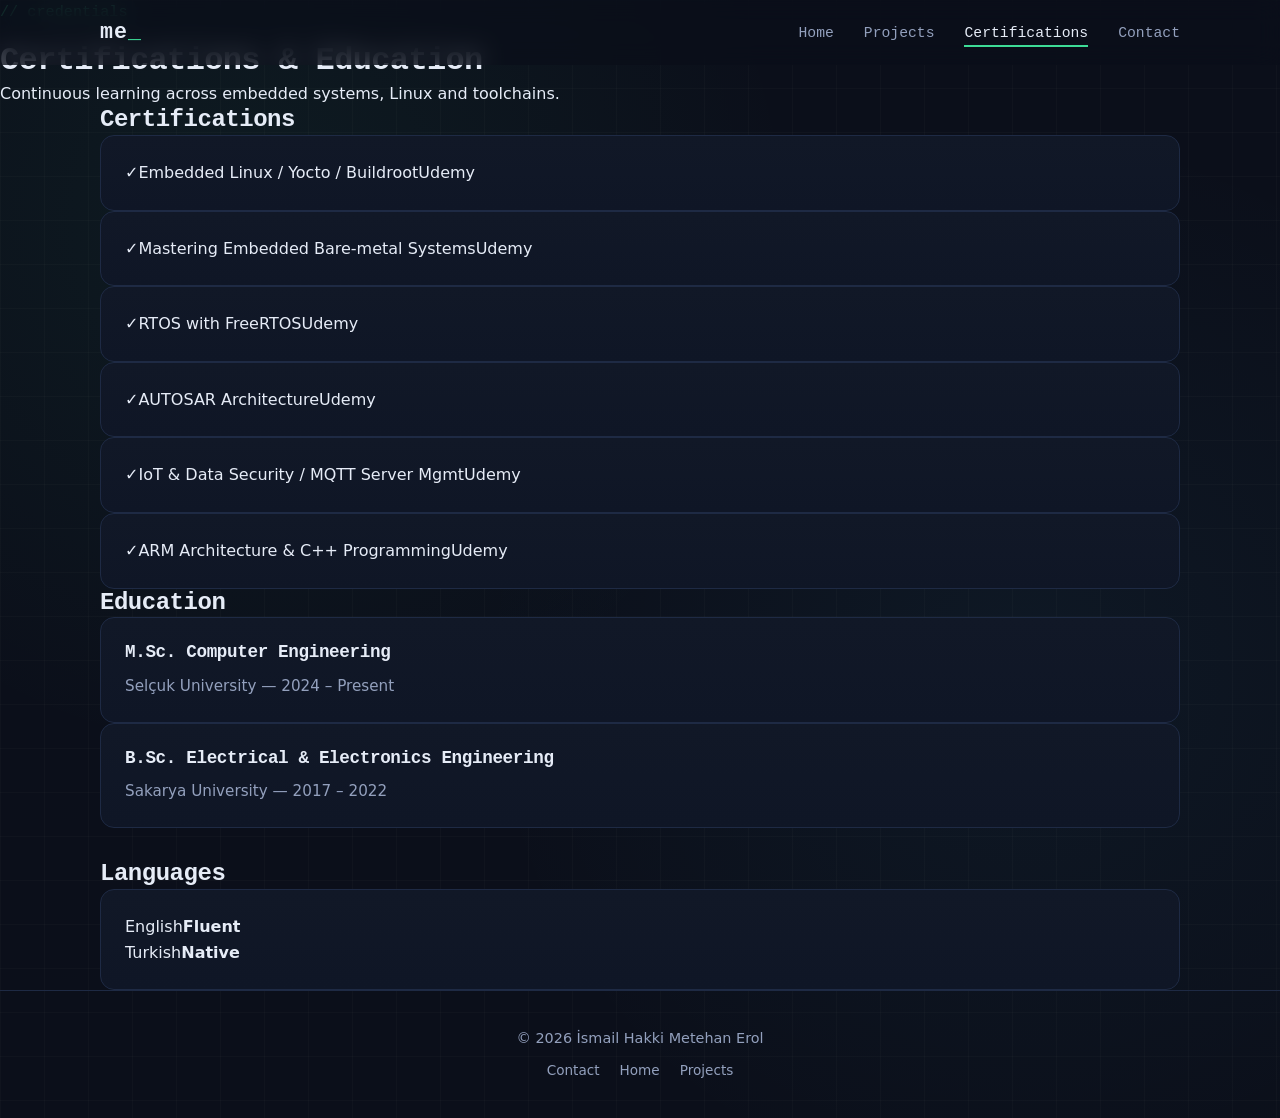
==== certifications.html @ 94f78847 "feat: add certifications page + 6 certs" ====
<!DOCTYPE html>
<html lang="en">
<head>
  <meta charset="UTF-8">
  <meta name="viewport" content="width=device-width, initial-scale=1.0">
  <meta name="description" content="Certifications, education and languages of Metehan Erol.">
  <meta property="og:title" content="Certifications | Metehan Erol">
  <meta property="og:type" content="website">
  <title>Certifications | Metehan Erol</title>
  <link rel="stylesheet" href="styles.css">
  <script src="script.js" defer></script>
</head>
<body id="top">
  <nav class="navbar" id="navbar">
    <div class="nav-inner">
      <a href="index.html" class="nav-logo">me<span class="accent">_</span></a>
      <button class="nav-toggle" id="navToggle" aria-label="Toggle navigation" aria-expanded="false">
        <span></span><span></span><span></span>
      </button>
      <ul class="nav-links" id="navLinks">
        <li><a href="index.html" class="nav-link">Home</a></li>
        <li><a href="projects.html" class="nav-link">Projects</a></li>
        <li><a href="certifications.html" class="nav-link active">Certifications</a></li>
        <li><a href="contact.html" class="nav-link">Contact</a></li>
      </ul>
    </div>
  </nav>

  <header class="page-head">
    <div class="page-head-inner reveal">
      <p class="hero-eyebrow">// credentials</p>
      <h1 class="page-title">Certifications &amp; Education</h1>
      <p class="page-sub">Continuous learning across embedded systems, Linux and toolchains.</p>
    </div>
  </header>

  <main class="container">
    <section class="two-col">
      <div>
        <h2 class="col-title reveal">Certifications</h2>
        <div class="cert-list" id="certList"></div>
      </div>
      <div>
        <h2 class="col-title reveal">Education</h2>
        <div class="edu-card card reveal">
          <h3 class="card-title">M.Sc. Computer Engineering</h3>
          <p class="card-text">Selçuk University — 2024 – Present</p>
        </div>
        <div class="edu-card card reveal">
          <h3 class="card-title">B.Sc. Electrical &amp; Electronics Engineering</h3>
          <p class="card-text">Sakarya University — 2017 – 2022</p>
        </div>

        <h2 class="col-title reveal" style="margin-top:32px">Languages</h2>
        <div class="lang-card card reveal">
          <div class="lang-row"><span>English</span><b>Fluent</b></div>
          <div class="lang-bar"><span class="bar-fill en"></span></div>
          <div class="lang-row"><span>Turkish</span><b>Native</b></div>
          <div class="lang-bar"><span class="bar-fill tr"></span></div>
        </div>
      </div>
    </section>
  </main>

  <footer class="footer">
    <p>© <span id="year"></span> İsmail Hakki Metehan Erol</p>
    <p class="footer-links">
      <a href="contact.html">Contact</a>
      <a href="index.html">Home</a>
      <a href="projects.html">Projects</a>
    </p>
  </footer>

  <button class="to-top" id="toTop" aria-label="Back to top">↑</button>

  <script>
    const certList = document.getElementById("certList");
    const certs = [
      "Embedded Linux / Yocto / Buildroot",
      "Mastering Embedded Bare-metal Systems",
      "RTOS with FreeRTOS",
      "AUTOSAR Architecture",
      "IoT & Data Security / MQTT Server Mgmt",
      "ARM Architecture & C++ Programming",
    ];
    certList.innerHTML = certs
      .map((c, i) => `
        <div class="cert-item card reveal delay-${i % 3}">
          <span class="cert-check">✓</span><span>${c}</span><span class="cert-src">Udemy</span>
        </div>`)
      .join("");
  </script>
</body>
</html>
---- styles.css ----
/* ============ Reset & Variables ============ */
*,
*::before,
*::after {
  box-sizing: border-box;
  margin: 0;
  padding: 0;
}

:root {
  --bg: #0b0f1a;
  --bg-elev: #111827;
  --bg-elev2: #161f33;
  --surface: #0f1626;
  --border: #1e2a44;
  --text: #e6ecf7;
  --muted: #93a0bd;
  --accent: #3ddc97;
  --accent-dim: #1f8f66;
  --danger: #ff5c5c;
  --warning: #ffd166;
  --info: #4cc9f0;
  --mono: "JetBrains Mono", "Fira Code", Consolas, monospace;
  --sans: "Inter", "Segoe UI", system-ui, -apple-system, sans-serif;
  --radius: 14px;
  --transition: 0.28s cubic-bezier(0.4, 0, 0.2, 1);
  --shadow: 0 10px 30px rgba(0, 0, 0, 0.45);
}
/* ============ Base & Background ============ */
html {
  scroll-behavior: smooth;
}

body {
  background-color: var(--bg);
  background-image:
    radial-gradient(circle at 20% 20%, rgba(61, 220, 151, 0.06), transparent 40%),
    radial-gradient(circle at 80% 60%, rgba(76, 201, 240, 0.05), transparent 45%),
    linear-gradient(rgba(255, 255, 255, 0.02) 1px, transparent 1px),
    linear-gradient(90deg, rgba(255, 255, 255, 0.02) 1px, transparent 1px);
  background-size: 100% 100%, 100% 100%, 44px 44px, 44px 44px;
  color: var(--text);
  font-family: var(--sans);
  line-height: 1.6;
  -webkit-font-smoothing: antialiased;
  overflow-x: hidden;
}

a {
  color: var(--accent);
  text-decoration: none;
}

a:hover {
  color: #6ff0bb;
}

.container {
  width: min(1080px, 92%);
  margin: 0 auto;
}

::selection {
  background: var(--accent);
  color: #06231a;
}

::-webkit-scrollbar {
  width: 10px;
}
::-webkit-scrollbar-track {
  background: var(--bg);
}
::-webkit-scrollbar-thumb {
  background: var(--border);
  border-radius: 10px;
}
::-webkit-scrollbar-thumb:hover {
  background: var(--accent-dim);
}

.accent {
  color: var(--accent);
}
/* ============ Typography & Sections ============ */
h1, h2, h3, h4 {
  font-family: var(--mono);
  font-weight: 700;
  line-height: 1.2;
  letter-spacing: -0.02em;
}

.section {
  padding: 90px 0;
}

.section-head {
  text-align: center;
  margin-bottom: 48px;
}

.section-title {
  font-size: clamp(1.6rem, 3.5vw, 2.3rem);
  margin-bottom: 12px;
}

.section-title::after {
  content: "";
  display: block;
  width: 56px;
  height: 3px;
  margin: 14px auto 0;
  background: linear-gradient(90deg, var(--accent), transparent);
  border-radius: 3px;
}

.section-sub {
  color: var(--muted);
  max-width: 560px;
  margin: 0 auto;
}
/* ============ Cards, Badges, Buttons ============ */
.card {
  background: linear-gradient(180deg, var(--bg-elev), var(--surface));
  border: 1px solid var(--border);
  border-radius: var(--radius);
  padding: 24px;
  transition: transform var(--transition), box-shadow var(--transition), border-color var(--transition);
}

.card:hover {
  transform: translateY(-4px);
  border-color: var(--accent-dim);
  box-shadow: var(--shadow), 0 0 24px rgba(61, 220, 151, 0.12);
}

.card-title {
  font-size: 1.1rem;
  margin-bottom: 10px;
  color: var(--text);
}

.card-text {
  color: var(--muted);
  font-size: 0.95rem;
}

.badge {
  display: inline-block;
  font-family: var(--mono);
  font-size: 0.78rem;
  padding: 5px 11px;
  margin: 3px 3px 3px 0;
  border: 1px solid var(--border);
  border-radius: 999px;
  color: var(--text);
  background: var(--bg-elev2);
  transition: all var(--transition);
}

.badge:hover {
  border-color: var(--accent);
  color: var(--accent);
  box-shadow: 0 0 12px rgba(61, 220, 151, 0.2);
}

.btn {
  display: inline-block;
  font-family: var(--mono);
  font-weight: 600;
  font-size: 0.95rem;
  padding: 12px 22px;
  border-radius: 10px;
  border: 1px solid transparent;
  cursor: pointer;
  transition: all var(--transition);
}

.btn-primary {
  background: var(--accent);
  color: #06231a;
  box-shadow: 0 0 22px rgba(61, 220, 151, 0.25);
}

.btn-primary:hover {
  background: #6ff0bb;
  color: #06231a;
  transform: translateY(-2px);
}

.btn-ghost {
  border-color: var(--border);
  color: var(--text);
  background: transparent;
}

.btn-ghost:hover {
  border-color: var(--accent);
  color: var(--accent);
}
/* ============ Responsive Breakpoints ============ */
@media (max-width: 768px) {
  .section {
    padding: 60px 0;
  }
  .nav-links {
    position: fixed;
    inset: 0 0 auto 0;
    flex-direction: column;
    background: var(--bg-elev);
    padding: 80px 24px 24px;
    gap: 20px;
    transform: translateY(-120%);
    transition: transform var(--transition);
    z-index: 90;
  }
  .nav-links.open {
    transform: translateY(0);
  }
  .nav-toggle {
    display: flex;
  }
  .hero-inner {
    padding: 0 20px;
  }
  .dashboard {
    grid-template-columns: 1fr !important;
  }
}
/* ============ Navbar ============ */
.navbar {
  position: fixed;
  top: 0;
  left: 0;
  right: 0;
  z-index: 100;
  background: rgba(11, 15, 26, 0.72);
  backdrop-filter: blur(12px);
  border-bottom: 1px solid transparent;
  transition: background var(--transition), border-color var(--transition);
}

.navbar.scrolled {
  background: rgba(11, 15, 26, 0.92);
  border-color: var(--border);
}

.nav-inner {
  width: min(1080px, 92%);
  margin: 0 auto;
  display: flex;
  align-items: center;
  justify-content: space-between;
  height: 64px;
}

.nav-logo {
  font-family: var(--mono);
  font-weight: 700;
  font-size: 1.35rem;
  color: var(--text);
  letter-spacing: 1px;
}

.nav-links {
  display: flex;
  gap: 30px;
  list-style: none;
  align-items: center;
}

.nav-link {
  font-family: var(--mono);
  font-size: 0.92rem;
  color: var(--muted);
  position: relative;
  padding: 4px 0;
}

.nav-link::after {
  content: "";
  position: absolute;
  left: 0;
  bottom: -2px;
  width: 0;
  height: 2px;
  background: var(--accent);
  transition: width var(--transition);
}

.nav-link:hover::after,
.nav-link.active::after {
  width: 100%;
}

.nav-link.active {
  color: var(--text);
}

.nav-toggle {
  display: none;
  flex-direction: column;
  gap: 5px;
  background: none;
  border: none;
  cursor: pointer;
  z-index: 95;
}

.nav-toggle span {
  width: 26px;
  height: 2px;
  background: var(--text);
  transition: all var(--transition);
}

.nav-toggle.open span:nth-child(1) { transform: translateY(7px) rotate(45deg); }
.nav-toggle.open span:nth-child(2) { opacity: 0; }
.nav-toggle.open span:nth-child(3) { transform: translateY(-7px) rotate(-45deg); }
/* ============ Hero ============ */
.hero {
  position: relative;
  min-height: 100vh;
  display: flex;
  align-items: center;
  padding: 120px 0 60px;
  overflow: hidden;
}

.grid-canvas {
  position: absolute;
  inset: 0;
  width: 100%;
  height: 100%;
  z-index: 0;
  opacity: 0.5;
}

.hero-inner {
  position: relative;
  z-index: 2;
  width: min(1080px, 92%);
  margin: 0 auto;
}

.hero-eyebrow {
  font-family: var(--mono);
  color: var(--accent);
  font-size: 0.95rem;
  margin-bottom: 18px;
  opacity: 0.9;
}

.hero-title {
  font-size: clamp(2.2rem, 6vw, 3.8rem);
  margin-bottom: 14px;
}

.hero-sub {
  font-size: clamp(1.2rem, 3vw, 1.7rem);
  color: var(--muted);
  min-height: 2.4rem;
  margin-bottom: 20px;
}

.cursor {
  color: var(--accent);
  animation: blink 1s step-end infinite;
}

@keyframes blink {
  50% { opacity: 0; }
}

.hero-desc {
  max-width: 620px;
  color: var(--muted);
  margin-bottom: 30px;
}

.hero-actions {
  display: flex;
  gap: 14px;
  flex-wrap: wrap;
  margin-bottom: 42px;
}

.hero-stats {
  display: flex;
  gap: 34px;
  flex-wrap: wrap;
}

.stat-num {
  font-family: var(--mono);
  font-size: 2rem;
  font-weight: 700;
  color: var(--accent);
}

.stat-label {
  display: block;
  font-size: 0.85rem;
  color: var(--muted);
  margin-top: 4px;
}

.scroll-hint {
  position: absolute;
  bottom: 26px;
  left: 50%;
  transform: translateX(-50%);
  z-index: 2;
  width: 26px;
  height: 42px;
  border: 2px solid var(--border);
  border-radius: 14px;
  display: flex;
  justify-content: center;
  padding-top: 8px;
}

.scroll-hint span {
  width: 4px;
  height: 9px;
  background: var(--accent);
  border-radius: 4px;
  animation: scrolldot 1.6s ease-in-out infinite;
}

@keyframes scrolldot {
  0% { transform: translateY(0); opacity: 1; }
  70% { transform: translateY(14px); opacity: 0; }
  100% { transform: translateY(0); opacity: 0; }
}
/* ============ Reveal animation ============ */
.reveal {
  opacity: 0;
  transform: translateY(30px);
  transition: opacity 0.7s ease, transform 0.7s ease;
}

.reveal.visible {
  opacity: 1;
  transform: translateY(0);
}

.reveal.delay-1 { transition-delay: 0.1s; }
.reveal.delay-2 { transition-delay: 0.2s; }
.reveal.delay-3 { transition-delay: 0.3s; }

/* ============ Back to top ============ */
.to-top {
  position: fixed;
  right: 24px;
  bottom: 24px;
  width: 46px;
  height: 46px;
  border-radius: 50%;
  border: 1px solid var(--border);
  background: var(--bg-elev);
  color: var(--accent);
  font-size: 1.2rem;
  cursor: pointer;
  opacity: 0;
  pointer-events: none;
  transform: translateY(12px);
  transition: all var(--transition);
  z-index: 80;
}

.to-top.visible {
  opacity: 1;
  pointer-events: auto;
  transform: translateY(0);
}

.to-top:hover {
  border-color: var(--accent);
  box-shadow: 0 0 16px rgba(61, 220, 151, 0.3);
}

/* ============ Tilt base ============ */
.tilt {
  transform-style: preserve-3d;
  will-change: transform;
}
/* ============ About ============ */
.about-grid {
  display: grid;
  grid-template-columns: 2fr 1fr;
  gap: 40px;
  align-items: start;
}

.about-text p {
  color: var(--muted);
  margin-bottom: 16px;
  font-size: 1.02rem;
}

.about-facts {
  display: grid;
  gap: 12px;
}

.fact {
  display: flex;
  justify-content: space-between;
  align-items: center;
  padding: 13px 16px;
  border: 1px solid var(--border);
  border-radius: 10px;
  background: var(--bg-elev);
}

.fact span {
  color: var(--muted);
  font-size: 0.85rem;
  font-family: var(--mono);
}

.fact b {
  font-size: 0.9rem;
  color: var(--text);
}

/* ============ Skills ============ */
.skills-grid {
  display: grid;
  grid-template-columns: repeat(auto-fill, minmax(240px, 1fr));
  gap: 20px;
}

.skill-head {
  display: flex;
  align-items: center;
  gap: 10px;
  margin-bottom: 12px;
}

.skill-icon {
  color: var(--accent);
  font-size: 1.1rem;
}

.skill-tags {
  display: flex;
  flex-wrap: wrap;
}

/* ============ Timeline ============ */
.timeline {
  position: relative;
  max-width: 720px;
  margin: 0 auto;
  padding-left: 30px;
}

.timeline::before {
  content: "";
  position: absolute;
  left: 8px;
  top: 0;
  bottom: 0;
  width: 2px;
  background: linear-gradient(180deg, var(--accent), var(--border));
}

.timeline-item {
  position: relative;
  margin-bottom: 28px;
}

.timeline-dot {
  position: absolute;
  left: -27px;
  top: 22px;
  width: 14px;
  height: 14px;
  border-radius: 50%;
  background: var(--accent);
  box-shadow: 0 0 12px rgba(61, 220, 151, 0.6);
}

.tl-head {
  display: flex;
  justify-content: space-between;
  align-items: baseline;
  flex-wrap: wrap;
  gap: 6px;
}

.tl-period {
  font-family: var(--mono);
  font-size: 0.8rem;
  color: var(--accent);
}

.tl-company {
  color: var(--muted);
  margin: 4px 0 10px;
  font-size: 0.9rem;
}

.tl-list {
  list-style: none;
  display: grid;
  gap: 8px;
}

.tl-list li {
  position: relative;
  padding-left: 18px;
  color: var(--muted);
  font-size: 0.93rem;
}

.tl-list li::before {
  content: "▸";
  position: absolute;
  left: 0;
  color: var(--accent);
}

/* ============ Footer ============ */
.footer {
  border-top: 1px solid var(--border);
  padding: 36px 20px;
  text-align: center;
  color: var(--muted);
  font-size: 0.9rem;
}

.footer-links {
  margin-top: 10px;
  display: flex;
  gap: 20px;
  justify-content: center;
}

.footer-links a {
  color: var(--muted);
  font-size: 0.85rem;
}

.footer-links a:hover {
  color: var(--accent);
}
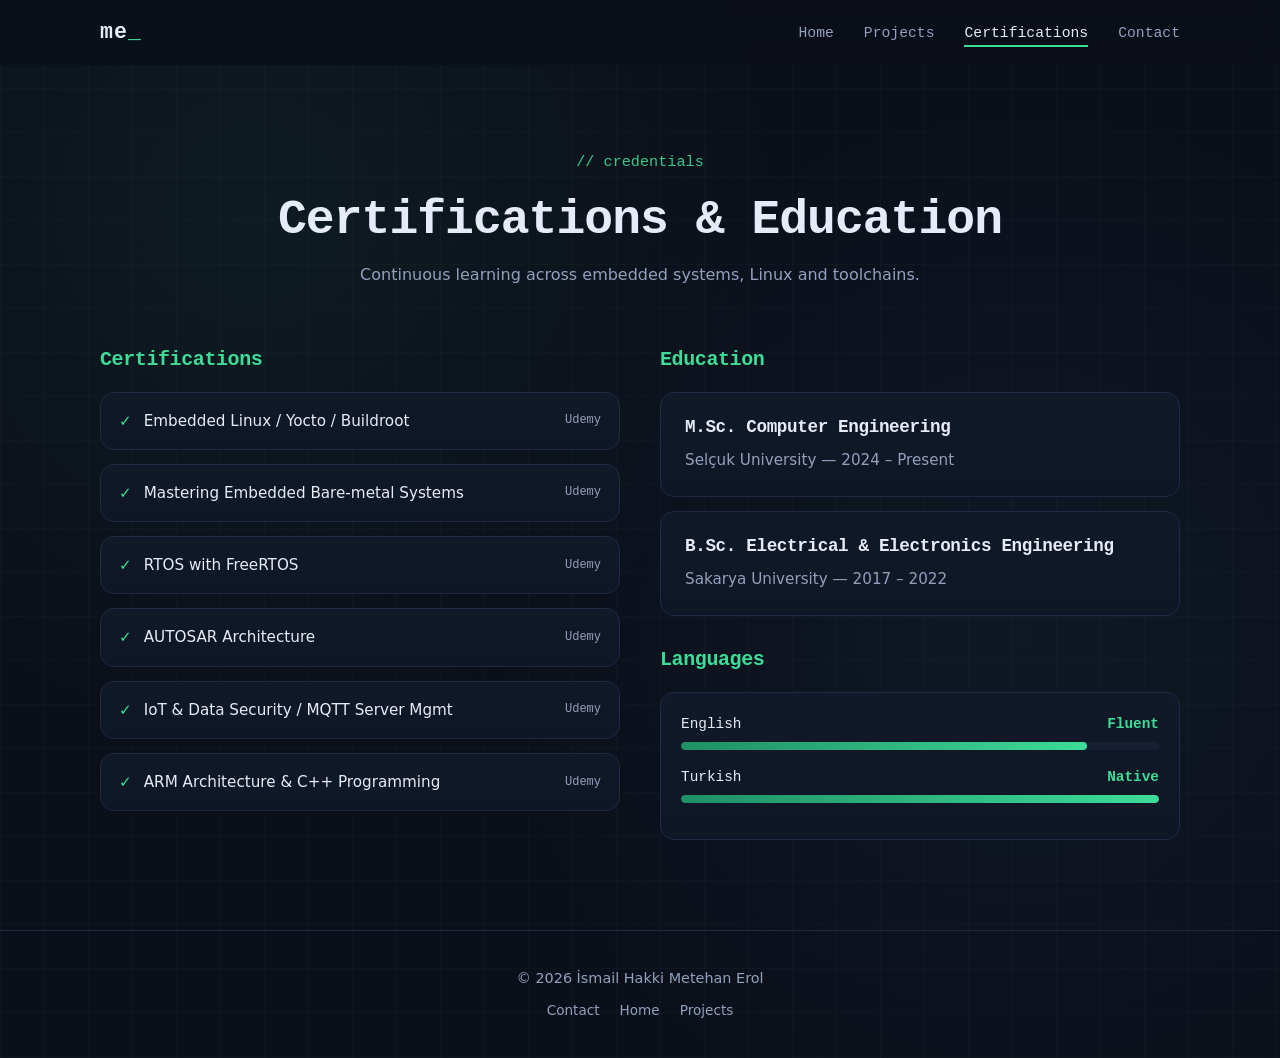
==== commit c56cba2f: "fix: ensure dynamically rendered reveal elements animate" ====
--- a/certifications.html
+++ b/certifications.html
@@ -89,6 +89,9 @@
           <span class="cert-check">✓</span><span>${c}</span><span class="cert-src">Udemy</span>
         </div>`)
       .join("");
+    requestAnimationFrame(() =>
+      certList.querySelectorAll(".reveal").forEach((el) => el.classList.add("visible"))
+    );
   </script>
 </body>
 </html>
--- a/styles.css
+++ b/styles.css
@@ -647,3 +647,263 @@
 .footer-links a:hover {
   color: var(--accent);
 }
+/* ============ Page header ============ */
+.page-head {
+  padding: 150px 0 60px;
+  text-align: center;
+}
+
+.page-head-inner {
+  width: min(1080px, 92%);
+  margin: 0 auto;
+}
+
+.page-title {
+  font-size: clamp(2rem, 5vw, 3rem);
+  margin-bottom: 12px;
+}
+
+.page-sub {
+  color: var(--muted);
+  max-width: 560px;
+  margin: 0 auto;
+}
+
+/* ============ Projects ============ */
+.projects-grid {
+  display: grid;
+  grid-template-columns: repeat(auto-fill, minmax(280px, 1fr));
+  gap: 22px;
+  padding-bottom: 90px;
+}
+
+.project-card {
+  position: relative;
+}
+
+.project-tag {
+  position: absolute;
+  top: 18px;
+  right: 18px;
+  font-family: var(--mono);
+  font-size: 0.7rem;
+  letter-spacing: 1px;
+  color: var(--accent);
+  border: 1px solid var(--accent-dim);
+  padding: 3px 8px;
+  border-radius: 6px;
+  background: rgba(61, 220, 151, 0.08);
+}
+
+.project-tech {
+  margin-top: 14px;
+}
+
+/* ============ Certifications / education ============ */
+.two-col {
+  display: grid;
+  grid-template-columns: 1fr 1fr;
+  gap: 40px;
+  padding-bottom: 90px;
+}
+
+.col-title {
+  font-size: 1.25rem;
+  margin-bottom: 20px;
+  color: var(--accent);
+}
+
+.cert-list {
+  display: grid;
+  gap: 14px;
+}
+
+.cert-item {
+  display: flex;
+  align-items: center;
+  gap: 12px;
+  padding: 16px 18px;
+  font-size: 0.95rem;
+}
+
+.cert-check {
+  color: var(--accent);
+  font-weight: 700;
+}
+
+.cert-src {
+  margin-left: auto;
+  font-family: var(--mono);
+  font-size: 0.75rem;
+  color: var(--muted);
+}
+
+.edu-card {
+  margin-bottom: 14px;
+}
+
+.lang-card {
+  padding: 20px;
+}
+
+.lang-row {
+  display: flex;
+  justify-content: space-between;
+  font-family: var(--mono);
+  font-size: 0.9rem;
+  margin-bottom: 6px;
+}
+
+.lang-row b {
+  color: var(--accent);
+}
+
+.lang-bar {
+  height: 8px;
+  border-radius: 6px;
+  background: var(--bg-elev2);
+  overflow: hidden;
+  margin-bottom: 16px;
+}
+
+.bar-fill {
+  display: block;
+  height: 100%;
+  border-radius: 6px;
+  background: linear-gradient(90deg, var(--accent-dim), var(--accent));
+  width: 0;
+  transition: width 1s ease;
+}
+
+.bar-fill.en { width: 85%; }
+.bar-fill.tr { width: 100%; }
+/* ============ Contact ============ */
+.contact-grid {
+  display: grid;
+  grid-template-columns: 1fr 1fr;
+  gap: 40px;
+  padding-bottom: 90px;
+  align-items: start;
+}
+
+.contact-info {
+  display: grid;
+  gap: 14px;
+}
+
+.contact-item {
+  display: flex;
+  align-items: center;
+  gap: 14px;
+  padding: 16px 18px;
+  border: 1px solid var(--border);
+  border-radius: 12px;
+  background: var(--bg-elev);
+  color: var(--text);
+  transition: border-color var(--transition), transform var(--transition);
+}
+
+.contact-item:hover {
+  border-color: var(--accent);
+  transform: translateX(4px);
+}
+
+.contact-icon {
+  width: 42px;
+  height: 42px;
+  flex-shrink: 0;
+  display: grid;
+  place-items: center;
+  border-radius: 10px;
+  background: var(--bg-elev2);
+  color: var(--accent);
+  font-family: var(--mono);
+  font-weight: 700;
+}
+
+.contact-label {
+  display: block;
+  font-size: 0.75rem;
+  color: var(--muted);
+  font-family: var(--mono);
+  text-transform: uppercase;
+  letter-spacing: 1px;
+  margin-bottom: 2px;
+}
+
+.contact-item b {
+  font-size: 0.98rem;
+}
+
+.cv-btn {
+  margin-top: 8px;
+  text-align: center;
+}
+
+/* ============ Contact form ============ */
+.contact-form {
+  display: grid;
+  gap: 18px;
+}
+
+.field {
+  display: grid;
+  gap: 8px;
+}
+
+.field span {
+  font-family: var(--mono);
+  font-size: 0.8rem;
+  color: var(--muted);
+}
+
+.field input,
+.field textarea {
+  background: var(--bg-elev2);
+  border: 1px solid var(--border);
+  border-radius: 10px;
+  padding: 12px 14px;
+  color: var(--text);
+  font-family: var(--sans);
+  font-size: 0.95rem;
+  transition: border-color var(--transition);
+  resize: vertical;
+}
+
+.field input:focus,
+.field textarea:focus {
+  outline: none;
+  border-color: var(--accent);
+  box-shadow: 0 0 0 3px rgba(61, 220, 151, 0.12);
+}
+
+.form-note {
+  color: var(--accent);
+  font-family: var(--mono);
+  font-size: 0.9rem;
+}
+
+/* ============ Responsive (two-col pages) ============ */
+@media (max-width: 768px) {
+  .two-col,
+  .contact-grid,
+  .about-grid {
+    grid-template-columns: 1fr;
+  }
+  .page-head {
+    padding: 130px 0 40px;
+  }
+}
+/* ============ Accessibility: reduced motion ============ */
+@media (prefers-reduced-motion: reduce) {
+  *, *::before, *::after {
+    animation-duration: 0.001ms !important;
+    animation-iteration-count: 1 !important;
+    transition-duration: 0.001ms !important;
+    scroll-behavior: auto !important;
+  }
+  .reveal {
+    opacity: 1;
+    transform: none;
+  }
+}
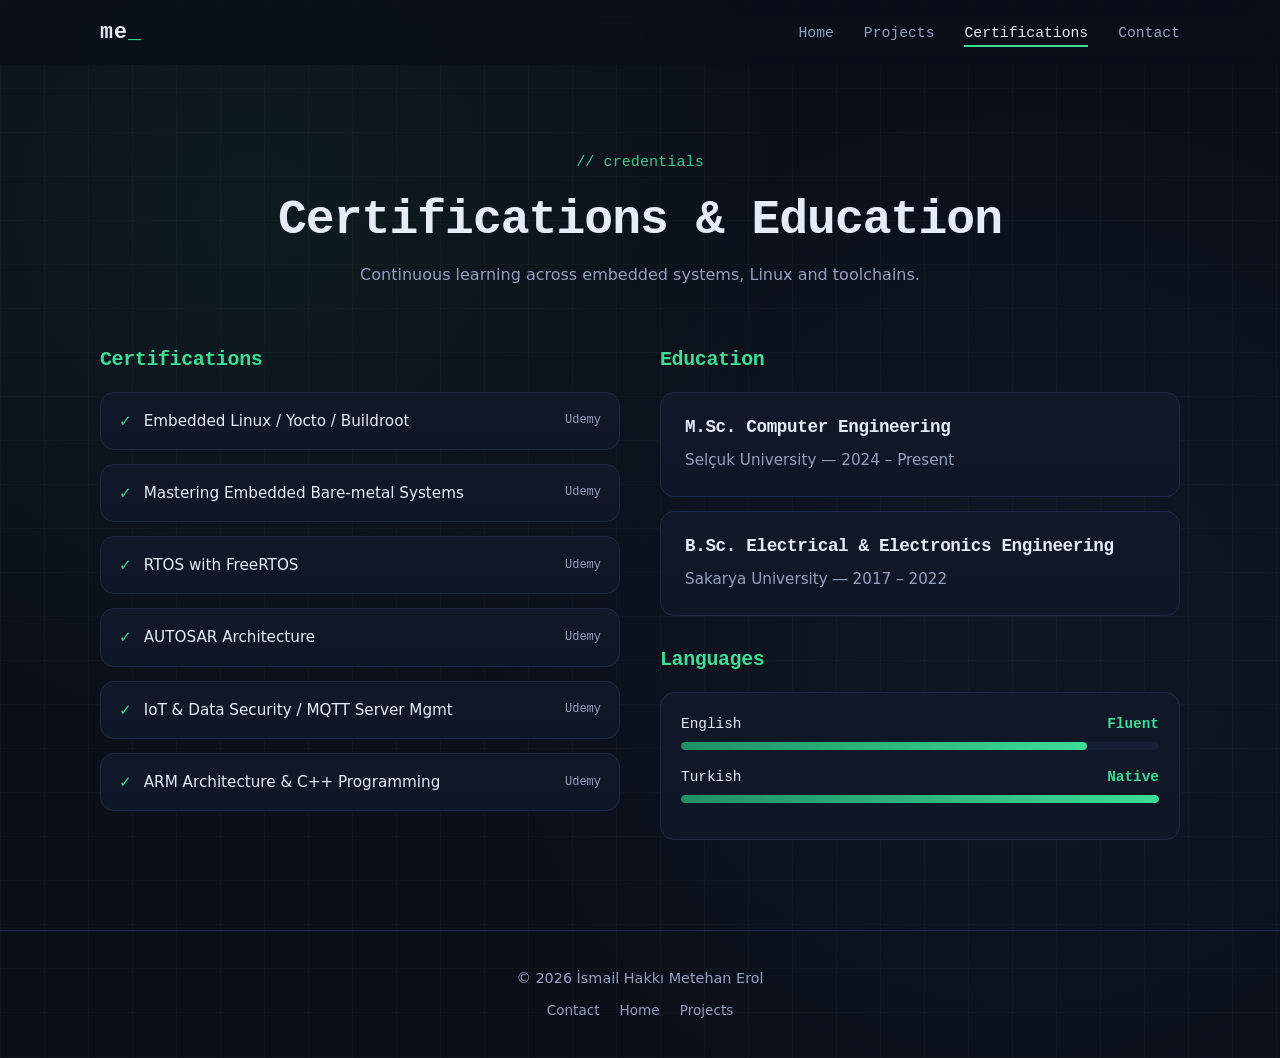
==== commit d3fc62d7: "feat: replace dashboard with cab interior background scene" ====
--- a/certifications.html
+++ b/certifications.html
@@ -63,7 +63,7 @@
   </main>
 
   <footer class="footer">
-    <p>© <span id="year"></span> İsmail Hakki Metehan Erol</p>
+    <p>© <span id="year"></span> İsmail Hakkı Metehan Erol</p>
     <p class="footer-links">
       <a href="contact.html">Contact</a>
       <a href="index.html">Home</a>
--- a/styles.css
+++ b/styles.css
@@ -327,20 +327,23 @@
   overflow: hidden;
 }
 
-.grid-canvas {
-  position: absolute;
-  inset: 0;
-  width: 100%;
-  height: 100%;
-  z-index: 0;
-  opacity: 0.5;
-}
-
 .hero-inner {
   position: relative;
   z-index: 2;
   width: min(1080px, 92%);
   margin: 0 auto;
+  padding: 34px 38px;
+  border-radius: 18px;
+  background: rgba(7, 10, 18, 0.62);
+  border: 1px solid rgba(61, 220, 151, 0.14);
+  backdrop-filter: blur(4px);
+  box-shadow: 0 20px 50px rgba(0, 0, 0, 0.5);
+}
+
+@media (max-width: 768px) {
+  .hero-inner {
+    padding: 24px 20px;
+  }
 }
 
 .hero-eyebrow {
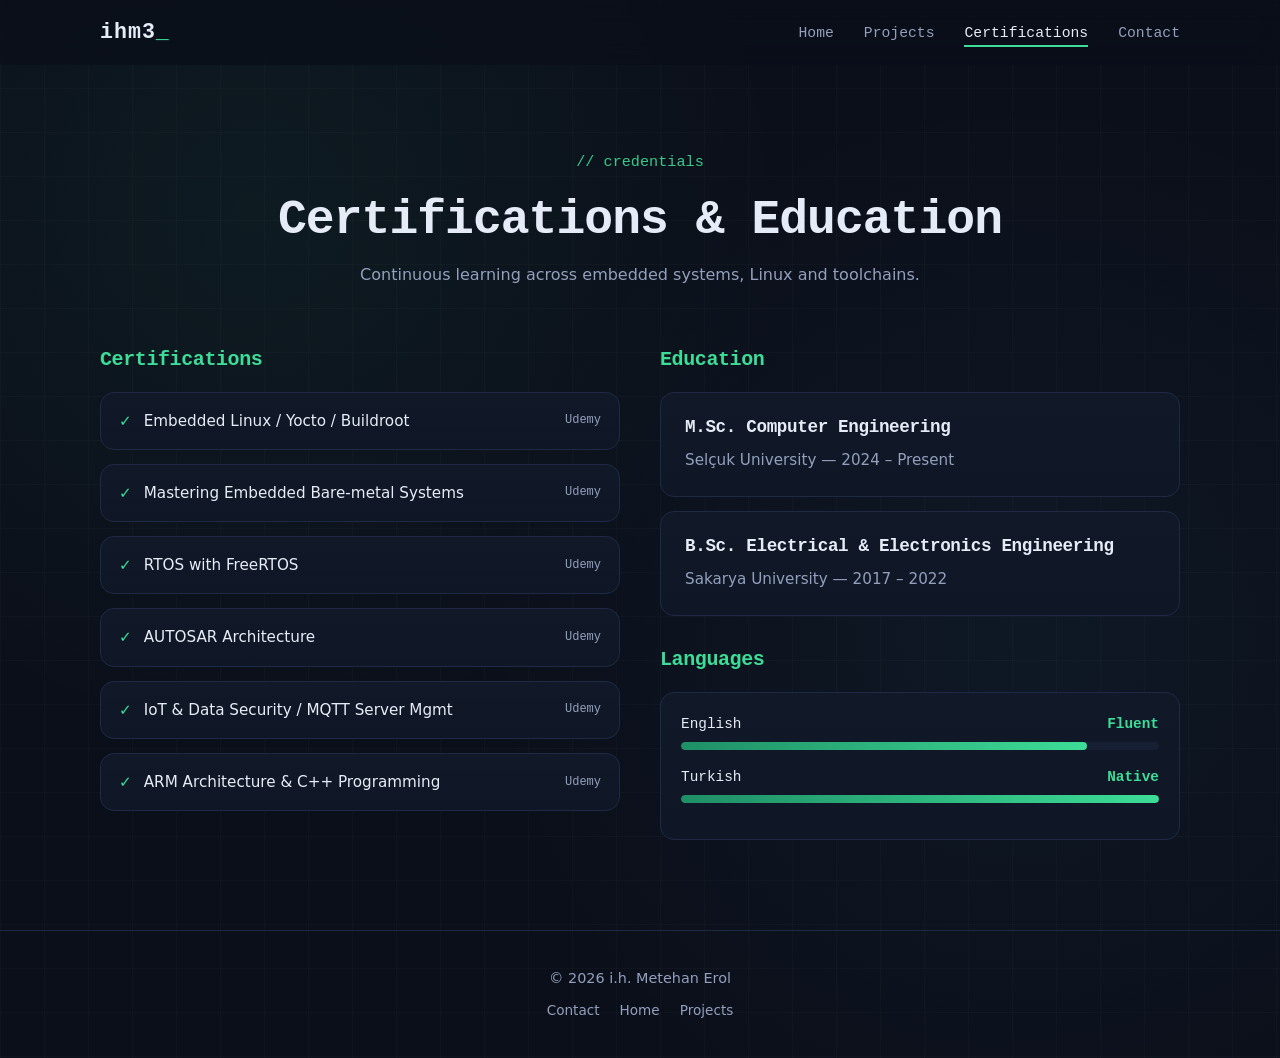
==== commit c6b39881: "refactor: remove CV download, rebrand logo to ihm3_, shorten displayed name to i.h. Metehan Erol" ====
--- a/certifications.html
+++ b/certifications.html
@@ -1,4 +1,4 @@
-<!DOCTYPE html>
+﻿<!DOCTYPE html>
 <html lang="en">
 <head>
   <meta charset="UTF-8">
@@ -13,7 +13,7 @@
 <body id="top">
   <nav class="navbar" id="navbar">
     <div class="nav-inner">
-      <a href="index.html" class="nav-logo">me<span class="accent">_</span></a>
+      <a href="index.html" class="nav-logo">ihm3<span class="accent">_</span></a>
       <button class="nav-toggle" id="navToggle" aria-label="Toggle navigation" aria-expanded="false">
         <span></span><span></span><span></span>
       </button>
@@ -63,7 +63,7 @@
   </main>
 
   <footer class="footer">
-    <p>© <span id="year"></span> İsmail Hakkı Metehan Erol</p>
+    <p>© <span id="year"></span> i.h. Metehan Erol</p>
     <p class="footer-links">
       <a href="contact.html">Contact</a>
       <a href="index.html">Home</a>
--- a/styles.css
+++ b/styles.css
@@ -1,4 +1,4 @@
-/* ============ Reset & Variables ============ */
+﻿/* ============ Reset & Variables ============ */
 *,
 *::before,
 *::after {
@@ -838,11 +838,6 @@
   font-size: 0.98rem;
 }
 
-.cv-btn {
-  margin-top: 8px;
-  text-align: center;
-}
-
 /* ============ Contact form ============ */
 .contact-form {
   display: grid;
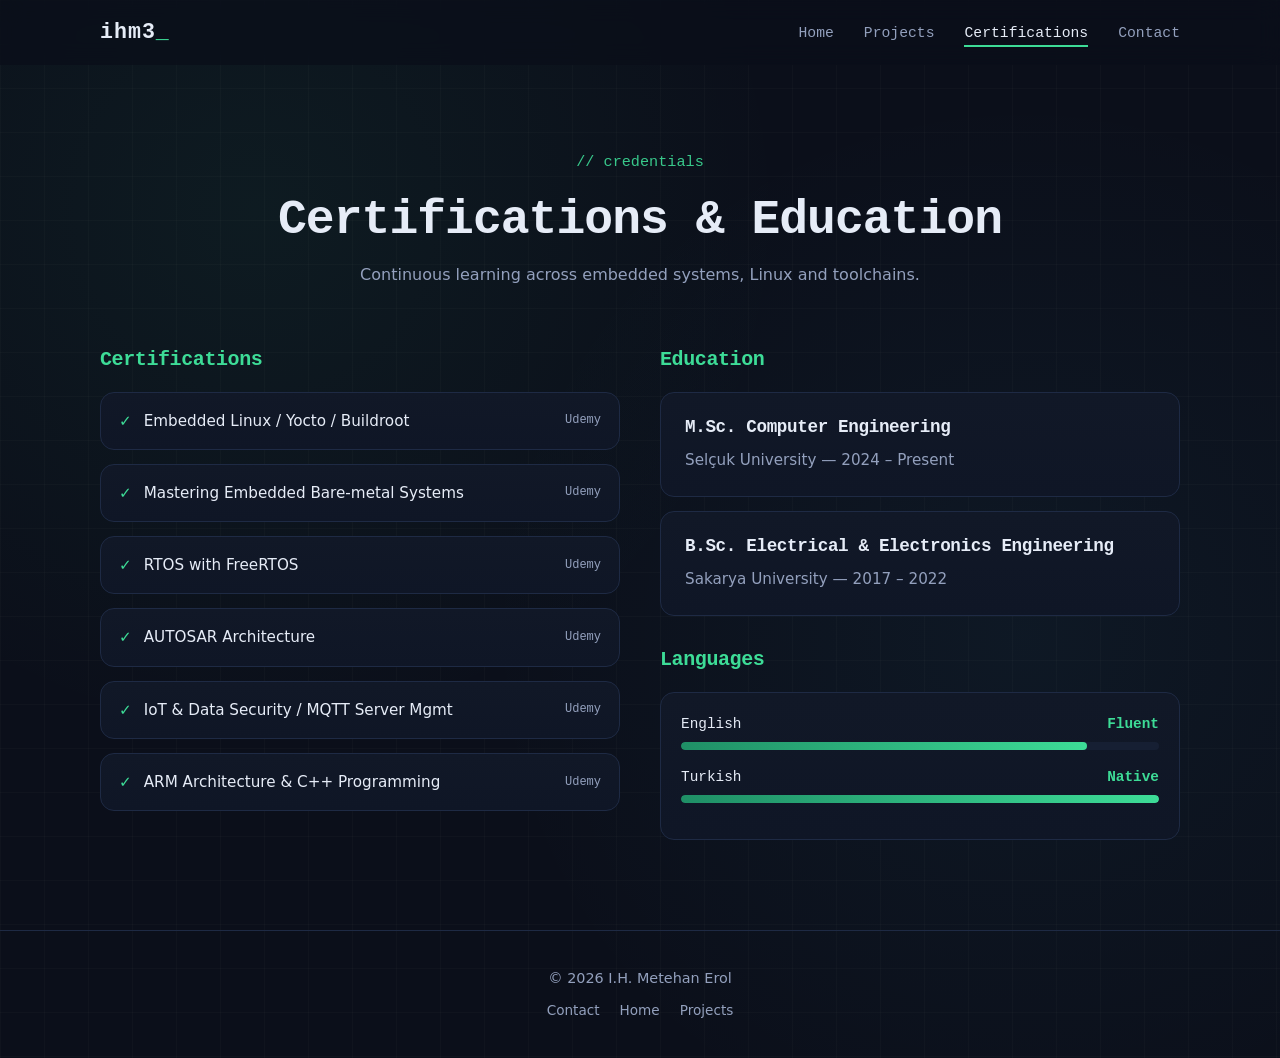
==== commit d69c9206: "feat: update hero typing phrases with automotive/off-highway topics, capitalize initials I.H." ====
--- a/certifications.html
+++ b/certifications.html
@@ -63,7 +63,7 @@
   </main>
 
   <footer class="footer">
-    <p>© <span id="year"></span> i.h. Metehan Erol</p>
+    <p>© <span id="year"></span> I.H. Metehan Erol</p>
     <p class="footer-links">
       <a href="contact.html">Contact</a>
       <a href="index.html">Home</a>
